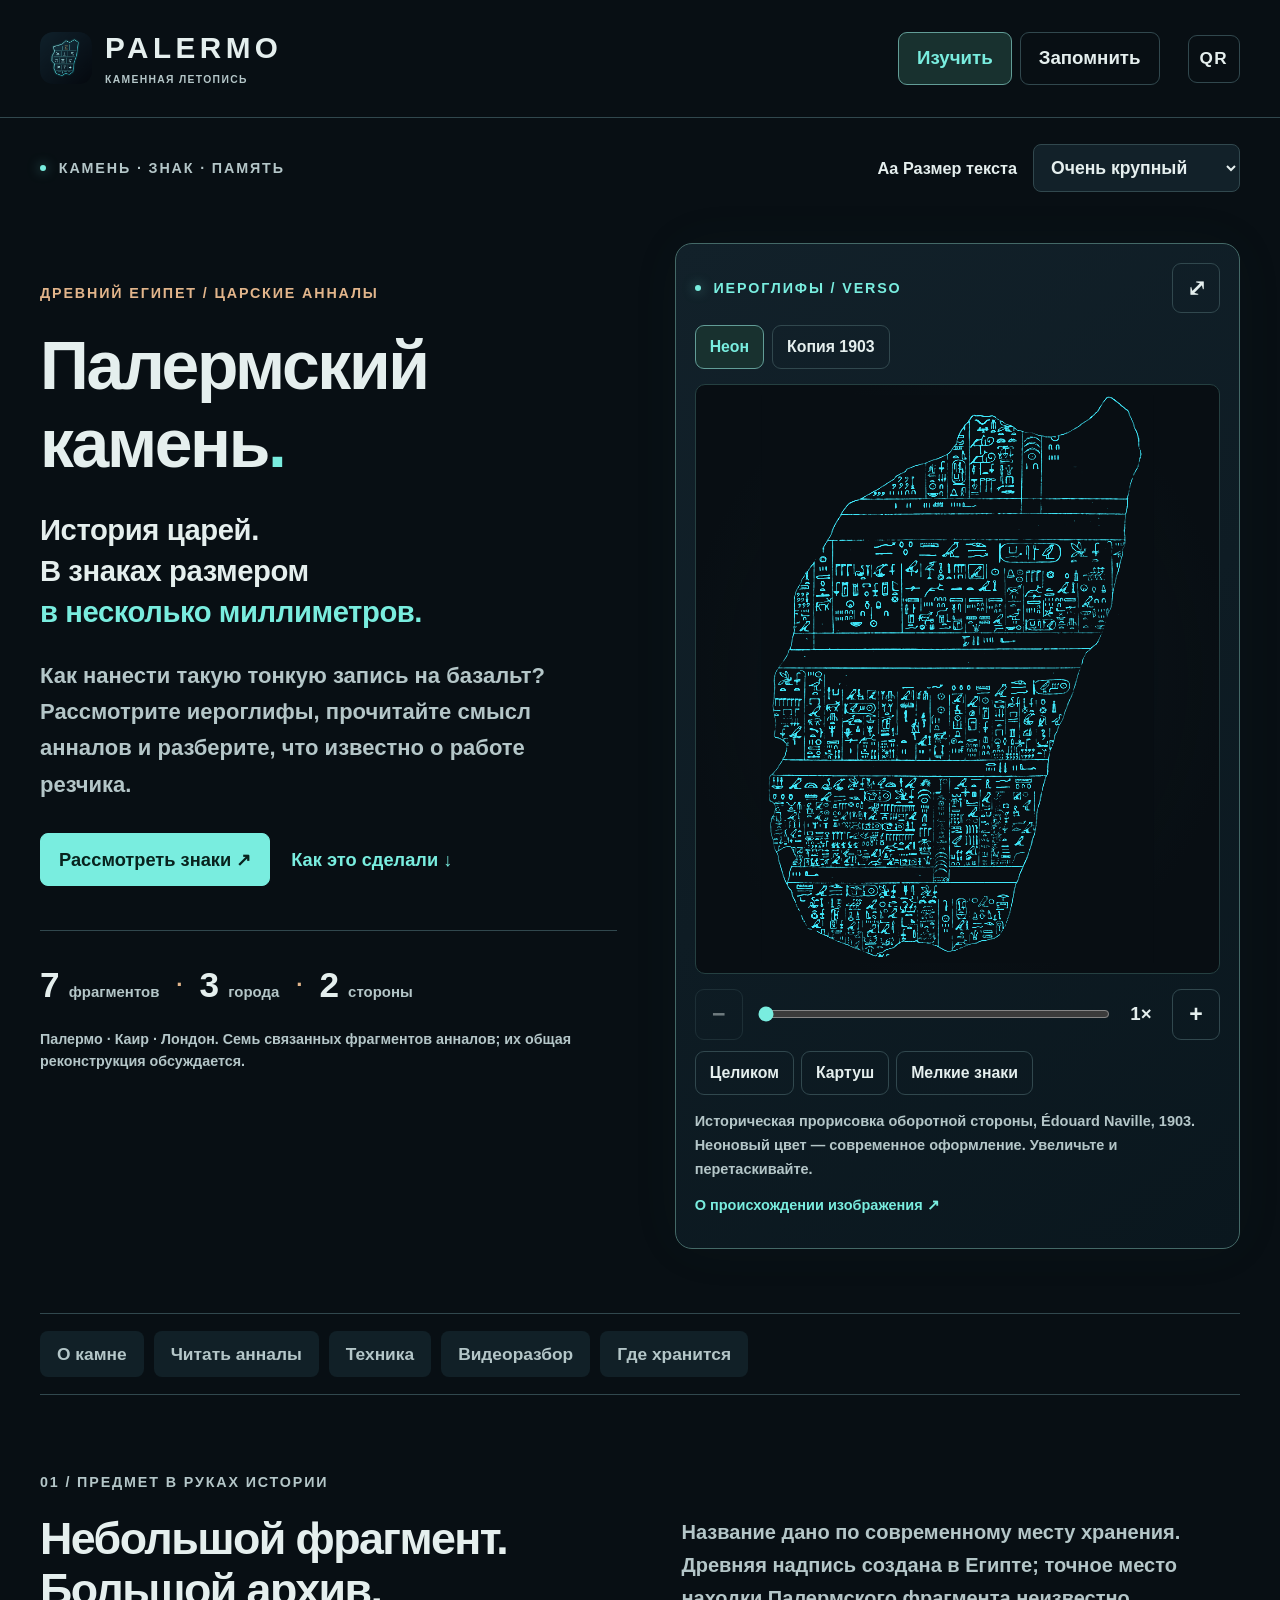
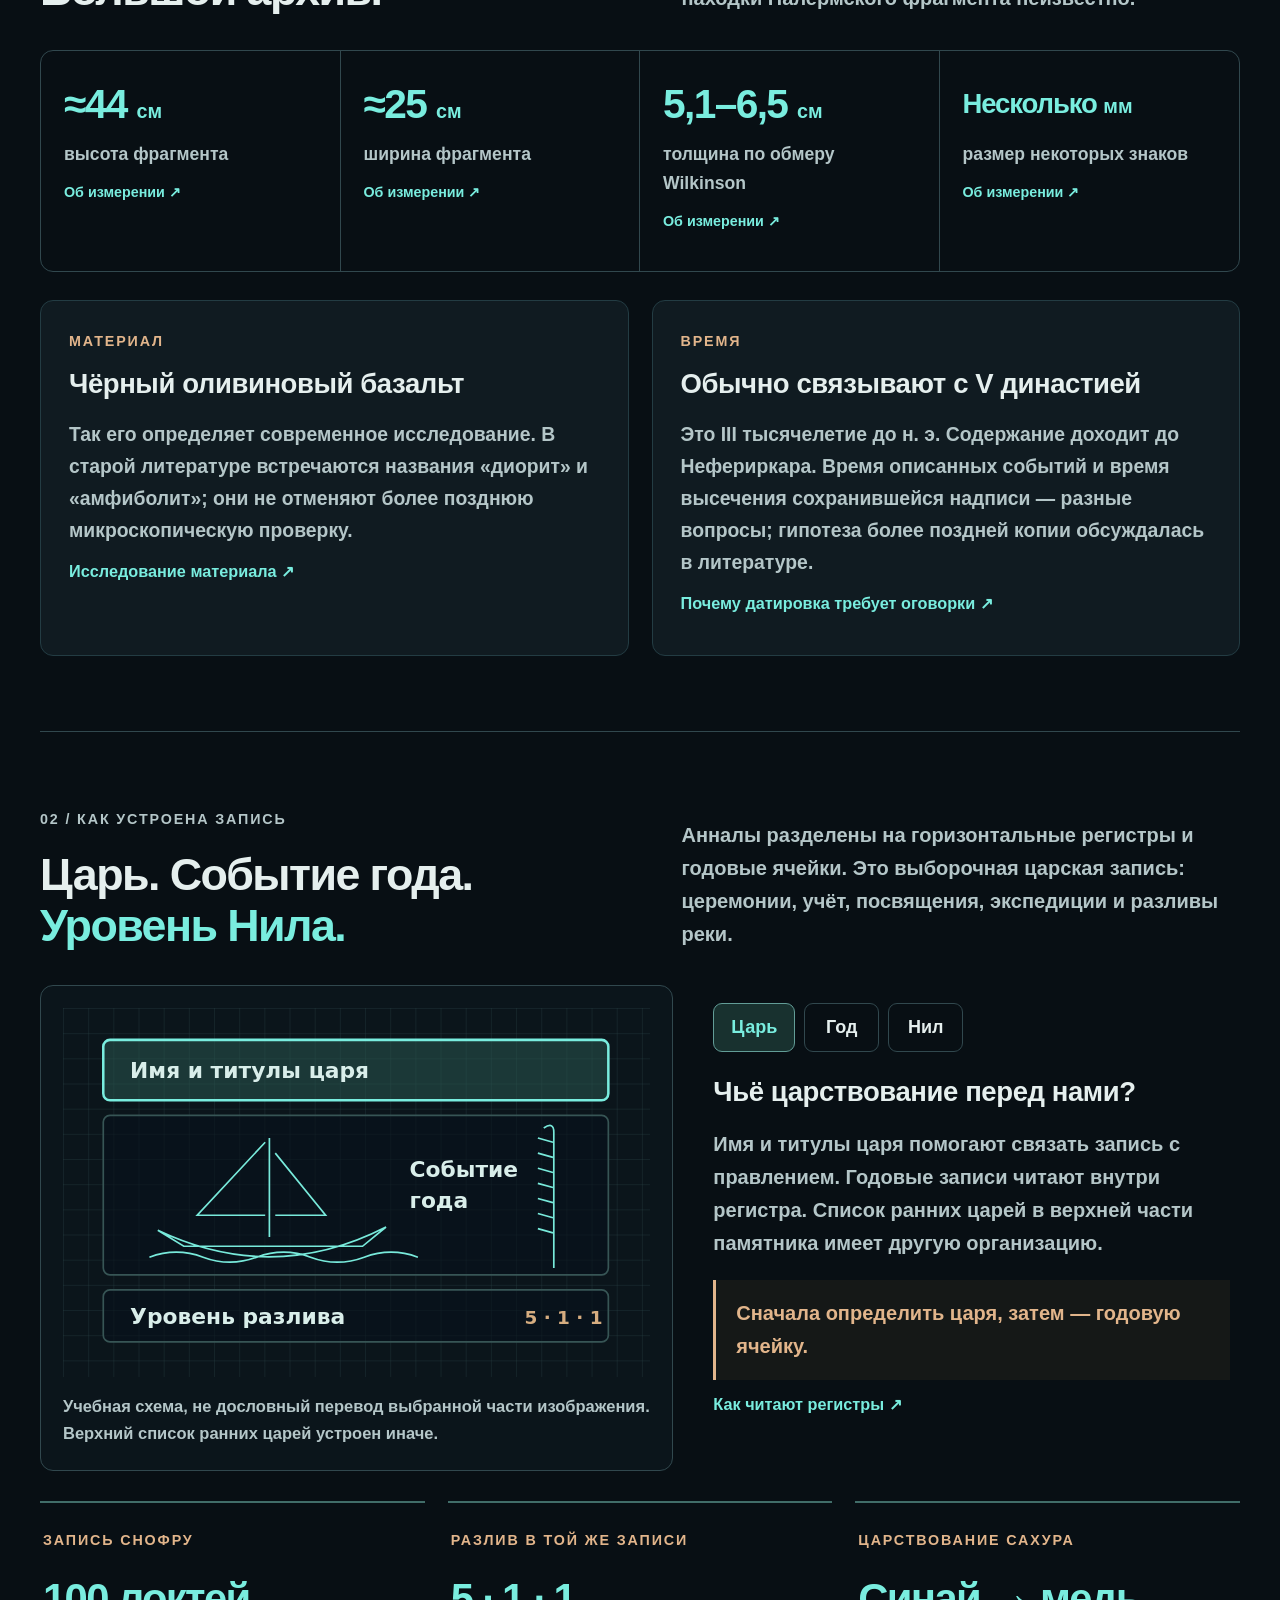
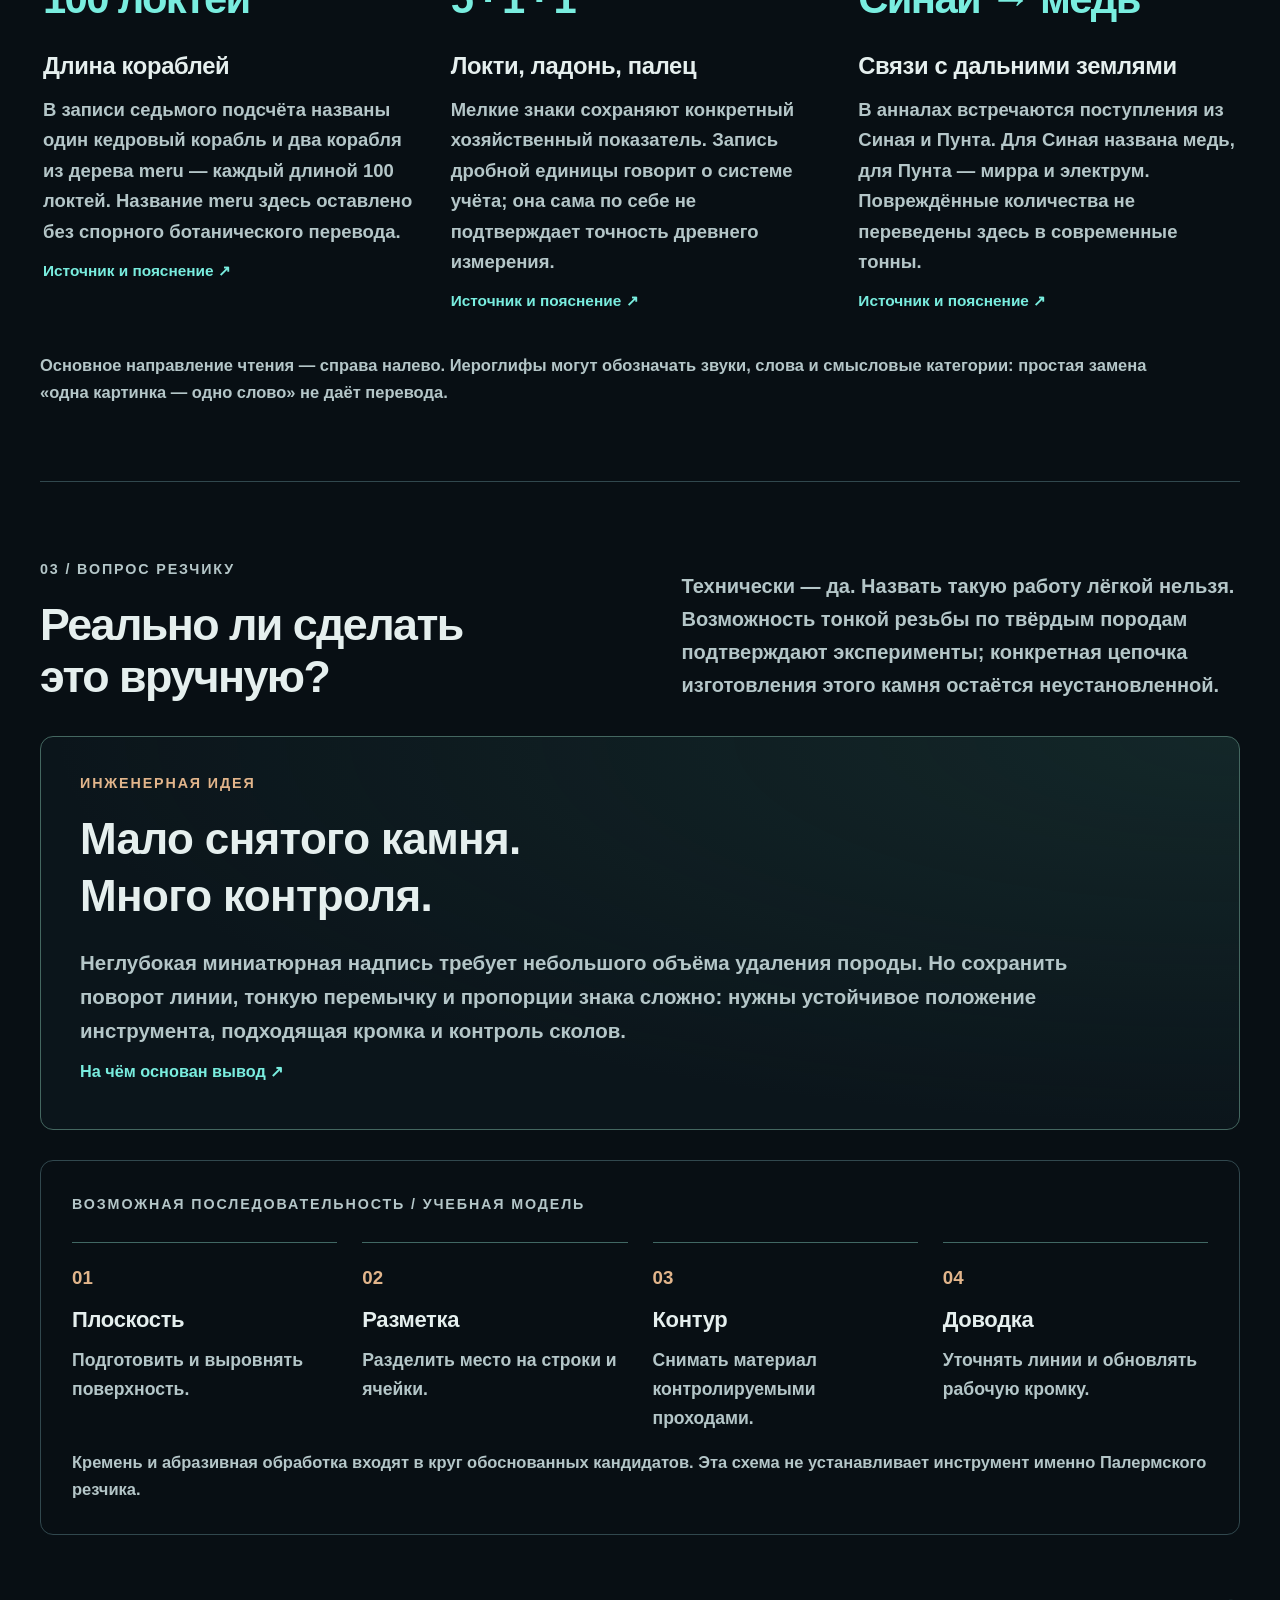
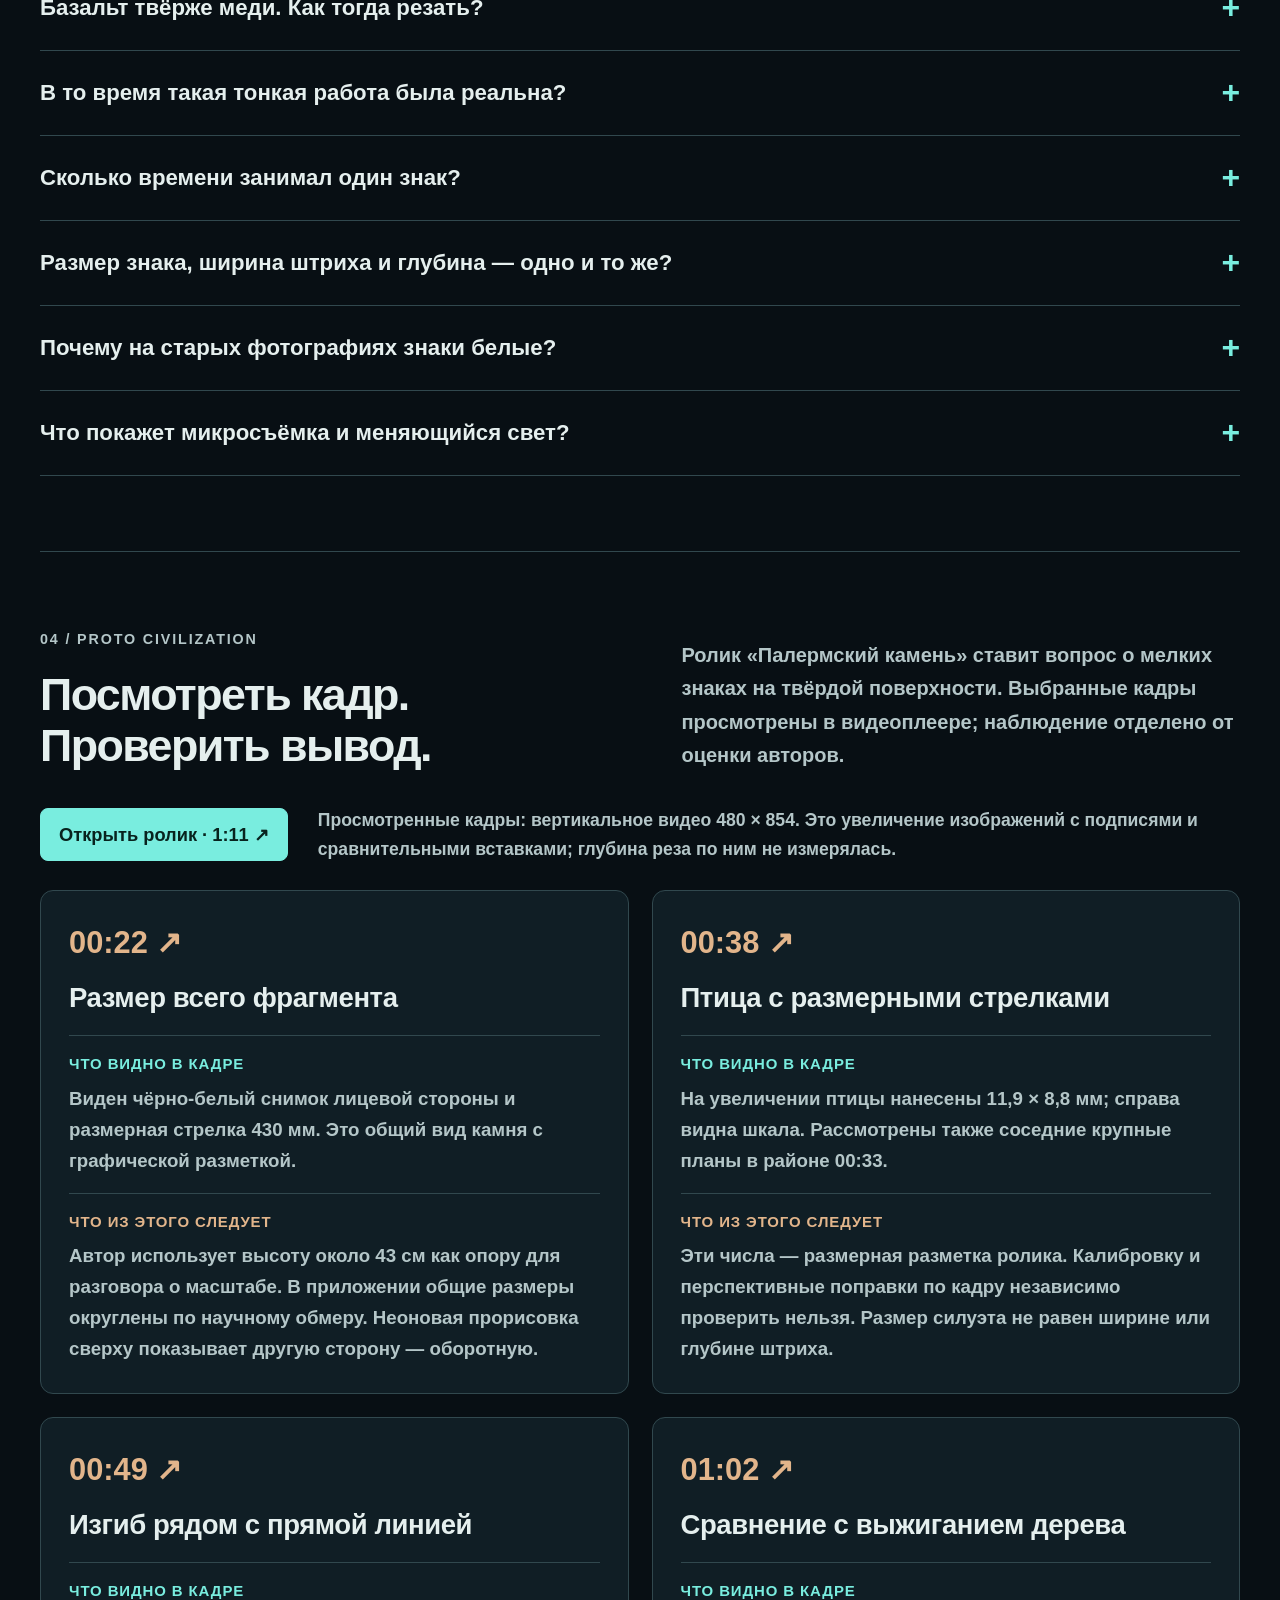
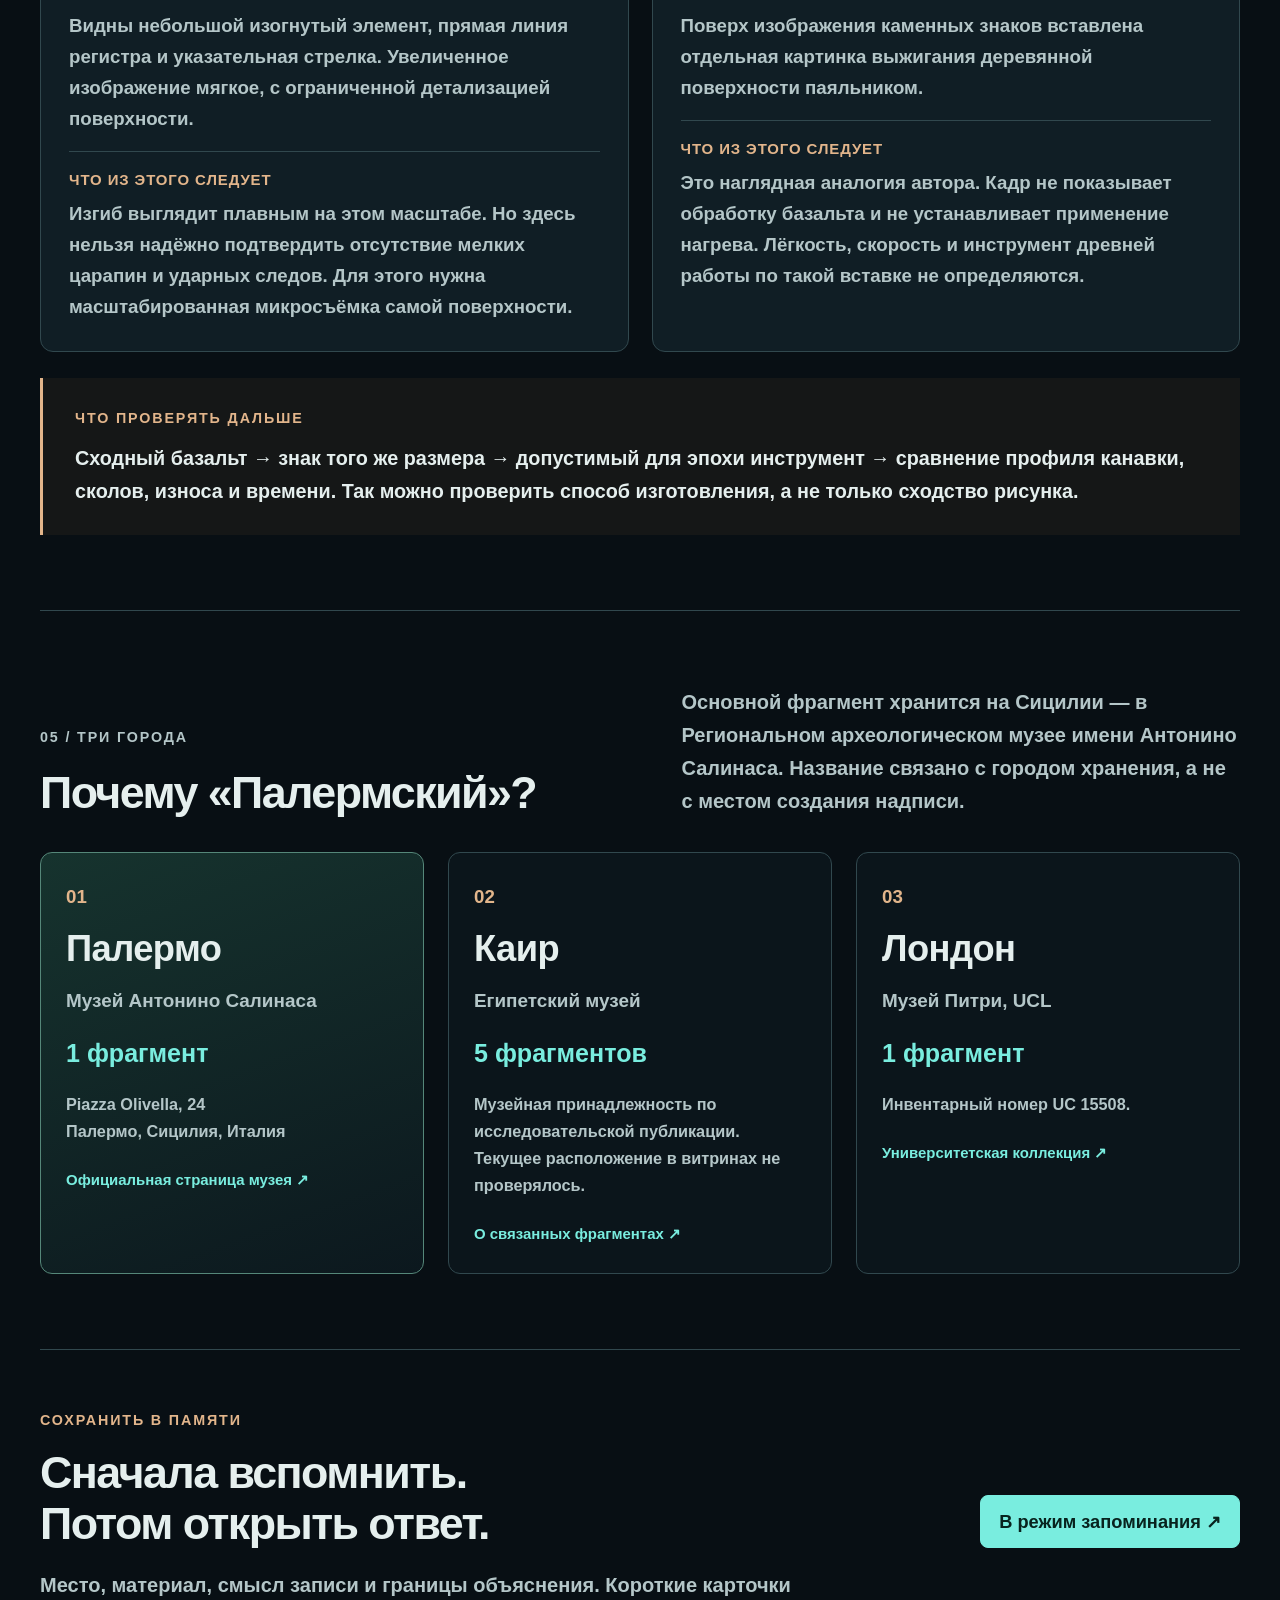
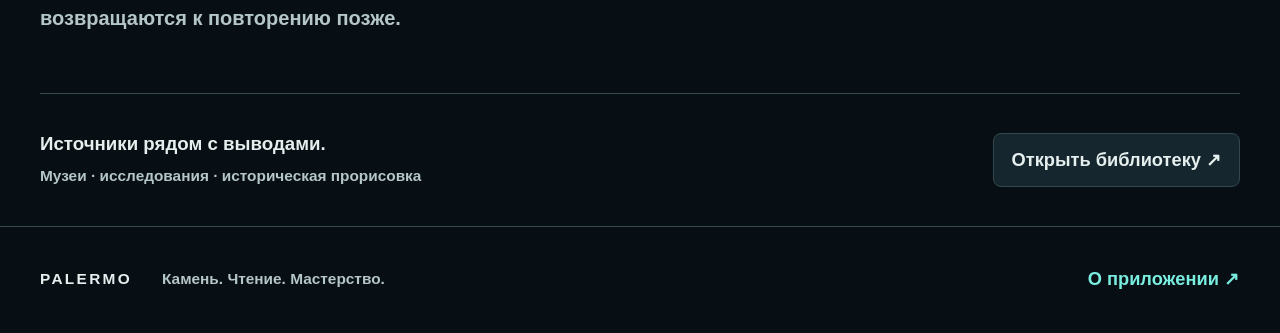
==== docs/index.html @ 160d747c "Build PALERMO stone atlas with neon facsimile and spaced recall" ====
<!doctype html>
<html lang="ru" data-text-size="large">
<head>
<meta charset="utf-8"><meta name="viewport" content="width=device-width,initial-scale=1,viewport-fit=cover">
<meta name="atlas-app" content="palermo"><meta name="atlas-version" content="r-cf853f99e8d63a05becb"><meta name="atlas-built" content="2026-10-10T15:28:58+00:00">
<meta name="theme-color" content="#080f14"><meta name="description" content="Палермский камень: неоновые иероглифы с увеличением, царские анналы, техника резьбы и повторение по памяти.">
<meta name="application-name" content="PALERMO"><meta name="apple-mobile-web-app-title" content="PALERMO"><meta name="apple-mobile-web-app-capable" content="yes">
<title>PALERMO — Каменная летопись</title>
<link rel="icon" type="image/png" sizes="32x32" href="assets/favicon-32.png"><link rel="apple-touch-icon" sizes="180x180" href="assets/apple-touch-icon.png"><link rel="manifest" href="site.webmanifest">
<script>try{const s=localStorage.getItem('palermo-text-size');if(['normal','large','xlarge'].includes(s))document.documentElement.dataset.textSize=s;}catch{}</script>
<style>:root{color-scheme:dark;--bg:#080f14;--panel:#101b21;--panel-deep:#0b151b;--cyan:#79eddf;--copper:#e2b58b;--text:#e5efee;--muted:#b4c6c8;--line:#31484e;--border:var(--line);font-size:20px;scroll-behavior:smooth;scroll-padding-top:28px}html[data-text-size=large]{font-size:22px}html[data-text-size=xlarge]{font-size:24px}*{box-sizing:border-box}body{margin:0;background:var(--bg);color:var(--text);font-family:-apple-system,BlinkMacSystemFont,"Segoe UI",sans-serif;font-size:1rem;line-height:1.65;font-weight:600;-webkit-text-size-adjust:100%;overflow-wrap:break-word}button,select,input{font:inherit}button,a,select,input{-webkit-tap-highlight-color:transparent}button{cursor:pointer}button,a{touch-action:manipulation}a{color:var(--cyan);text-decoration-thickness:1px;text-underline-offset:5px}button{color:var(--text);background:transparent;border:1px solid var(--line);font-weight:700;border-radius:9px;line-height:1.4;min-height:48px;padding:11px 17px}button:hover,a.primary-button:hover{border-color:var(--cyan);filter:brightness(1.08)}button:disabled{opacity:.45;cursor:default}button:focus-visible,a:focus-visible,select:focus-visible,input:focus-visible,[tabindex]:focus-visible,summary:focus-visible{outline:3px solid var(--copper);outline-offset:5px}button.active{color:var(--cyan);border-color:#629d97;background:#18312f}button[hidden],[hidden]{display:none!important}h1,h2,h3,p{margin:0}h1,h2,h3{line-height:1.14;font-weight:780;letter-spacing:-.035em}h1{font-size:clamp(2.35rem,5.3vw,4.25rem)}h2{font-size:clamp(1.65rem,3.5vw,2.8rem)}h3{font-size:1.25rem;line-height:1.3;letter-spacing:-.015em}h1 span,em{color:var(--cyan);font-style:normal}p+p{margin-top:1rem}.sr-only{position:absolute;width:1px;height:1px;padding:0;overflow:hidden;clip:rect(0,0,0,0);white-space:nowrap}.skip-link{position:fixed;top:10px;left:10px;transform:translateY(-150%);background:var(--bg);padding:10px;z-index:1000}.skip-link:focus{transform:none}.site-header,main,footer{max-width:1540px;margin:auto;padding-left:max(40px,env(safe-area-inset-left));padding-right:max(40px,env(safe-area-inset-right))}.site-header{min-height:118px;display:flex;align-items:center;gap:28px;border-bottom:1px solid var(--line)}.brand{display:flex;align-items:center;gap:13px;color:var(--text);text-decoration:none;font-size:1.35rem;font-weight:850;letter-spacing:.15em;line-height:1.2;flex-shrink:0}.brand img{border-radius:13px}.brand small{display:block;font-size:.47rem;color:var(--muted);letter-spacing:.13em;margin-top:8px}.main-nav{margin-left:auto;display:flex;gap:8px}.main-nav button{font-size:.85rem;padding:12px 18px}.icon-button{min-width:48px;min-height:48px;padding:8px 11px;flex:none;font-size:1.05rem}.qr-trigger{font-size:.78rem;letter-spacing:.08em}.utility-bar{display:flex;align-items:center;justify-content:space-between;gap:24px;padding:26px 0}.eyebrow{display:block;font-size:.65rem;font-weight:750;letter-spacing:.13em;line-height:1.7;color:var(--muted)}.eyebrow i{display:inline-block;width:6px;height:6px;border-radius:50%;background:var(--cyan);box-shadow:0 0 12px #79eddf8c;margin-right:7px;vertical-align:2px}.copper{color:var(--copper)}.reading-controls{display:flex;align-items:center;gap:16px;font-size:.74rem;font-weight:700}.reading-controls>span{white-space:nowrap}select{max-width:100%;min-height:48px;padding:10px 35px 10px 13px;border:1px solid var(--line);border-radius:8px;background:#122129;color:var(--text);font-weight:700;font-size:.8rem}.hero{display:grid;grid-template-columns:1.02fr 1fr;gap:58px;align-items:start;padding:25px 0 64px}.hero-copy{padding:38px 0 0}.hero-copy h1{margin:22px 0 28px}.hero-lead{font-size:1.33rem;line-height:1.4;font-weight:650;letter-spacing:-.015em}.hero-copy>p:not(.hero-lead):not(.hero-footnote){margin-top:25px;color:var(--muted)}.hero-actions{display:flex;gap:20px;align-items:center;flex-wrap:wrap;margin-top:30px}.primary-button,.secondary-button,.text-link,.source-link{display:inline-flex;align-items:center;justify-content:center;text-decoration:none;font-size:.83rem;font-weight:750;line-height:1.5;min-height:48px;padding:12px 18px;border:1px solid var(--line);border-radius:8px}.primary-button{background:var(--cyan);color:#08231e;border-color:var(--cyan)}.secondary-button{background:#15262e;color:var(--text)}.text-link{padding:8px 0;border-color:transparent;color:var(--cyan);justify-content:flex-start}.source-link{border:0;padding:9px 0;color:var(--cyan);font-size:.74rem;text-align:left;justify-content:flex-start;line-height:1.6}.memory-equation{display:flex;gap:17px;align-items:center;margin-top:44px;padding-top:25px;border-top:1px solid var(--line)}.memory-equation span{font-size:.68rem;color:var(--muted);white-space:nowrap}.memory-equation strong{font-size:1.6rem;color:var(--text);margin-right:5px;font-weight:800}.memory-equation b{color:var(--copper)}.hero-footnote{font-size:.65rem!important;color:var(--muted);line-height:1.6;margin-top:13px!important;max-width:550px}.viewer{position:relative;min-width:0;background:linear-gradient(145deg,#12212a,#0a171e);border:1px solid #446967;border-radius:17px;padding:19px;box-shadow:0 0 55px #397c6b0c}.viewer-head{display:flex;align-items:center;justify-content:space-between;gap:10px}.viewer-head .eyebrow{color:var(--cyan)}.viewer-modes{display:flex;gap:8px;margin:12px 0 15px}.viewer-modes button,.detail-presets button{font-size:.72rem;padding:9px 14px;min-height:44px}.stone-viewport{position:relative;overflow:hidden;height:590px;width:100%;background:#080e13;border:1px solid #254041;border-radius:10px;background-image:radial-gradient(ellipse at center,#14323538,transparent 75%);isolation:isolate}.stone-viewport.zoomed{cursor:grab;touch-action:none}.stone-viewport.dragging{cursor:grabbing}.stone-art{position:absolute;inset:10px;display:flex;align-items:center;justify-content:center;transform-origin:center;will-change:transform;pointer-events:none}.stone-art>svg{display:block;width:100%;height:100%;overflow:visible}.stone-art.original>svg g{clip-path:none}.stone-art.original>svg image{filter:none}.zoom-toolbar{display:flex;gap:15px;align-items:center;padding:15px 0 11px}.zoom-range{display:flex;flex:1;min-width:0}.zoom-range input{width:100%;min-width:0;accent-color:var(--cyan);height:44px;margin:0}.zoom-toolbar output{font-size:.85rem;min-width:3.1ch;text-align:center;font-variant-numeric:tabular-nums}.detail-presets{display:flex;gap:7px;flex-wrap:wrap}.viewer-note{font-size:.66rem;line-height:1.65;color:var(--muted);margin-top:15px}.viewer>.source-link{font-size:.66rem}.section-nav{display:flex;gap:10px;flex-wrap:wrap;border-top:1px solid var(--line);border-bottom:1px solid var(--line);padding:17px 0}.section-nav a{font-size:.79rem;text-decoration:none;min-height:46px;padding:8px 17px;color:var(--muted);border-radius:8px;background:#112027;display:flex;align-items:center}.section-nav a:hover{color:var(--cyan)}.content-section{padding:75px 0;border-bottom:1px solid var(--line)}.section-heading{display:grid;grid-template-columns:1.05fr 1fr;gap:55px;margin-bottom:34px;align-items:end}.section-heading h2{margin-top:18px}.section-heading>p{color:var(--muted);font-size:.91rem}.metric-grid{display:grid;grid-template-columns:repeat(4,1fr);border:1px solid var(--line);border-radius:13px;overflow:hidden;margin:35px 0 28px}.metric{padding:25px 23px;min-width:0;border-right:1px solid var(--line)}.metric:last-child{border:0}.metric strong{display:block;font-size:1.85rem;font-weight:800;color:var(--cyan);letter-spacing:-.04em;line-height:1.4;font-variant-numeric:tabular-nums}.metric strong small{font-size:.9rem;font-weight:650;letter-spacing:0}.metric span{display:block;color:var(--muted);font-size:.8rem;margin-top:7px}.metric button{font-size:.65rem}.identity-grid{display:grid;grid-template-columns:1fr 1fr;gap:23px}.identity-grid article{padding:28px;background:var(--panel);border-radius:13px;border:1px solid #233c43}.identity-grid h3{margin:13px 0 17px}.identity-grid p{color:var(--muted);font-size:.88rem}.reading-layout{display:grid;grid-template-columns:1.18fr 1fr;gap:30px;margin:30px 0}.year-diagram{padding:22px;border:1px solid var(--line);border-radius:13px;background:var(--panel-deep);align-self:start;min-width:0}.year-diagram>svg{display:block;width:100%;height:auto}.year-zone{fill:#07121b;fill-opacity:.6;stroke:#375555}.year-zone.selected{fill:#28574f;fill-opacity:.55;stroke:#79eddf;stroke-width:3}.caption,.section-note{font-size:.75rem;color:var(--muted);line-height:1.65}.caption{margin-top:16px}.reading-explainer{padding:18px 10px;min-width:0}.reading-tabs{display:flex;gap:9px;margin-bottom:22px;flex-wrap:wrap}.reading-tabs button{font-size:.82rem;min-width:75px}.reading-explainer h3{margin-bottom:18px}.reading-explainer>p{color:var(--muted);font-size:.91rem}.reading-anchor{padding:17px 20px;border-left:3px solid var(--copper);background:#2f281e59;color:var(--copper)!important;margin-top:20px}.entry-grid{display:grid;grid-template-columns:repeat(3,1fr);gap:23px;margin:26px 0}.entry{border-top:2px solid #416d69;padding:25px 3px 0}.entry-value{font-size:1.9rem;font-weight:780;color:var(--cyan);letter-spacing:-.04em;margin:13px 0 17px}.entry h3{font-size:1.08rem;margin:0 0 13px}.entry>p:not(.entry-value){font-size:.84rem;color:var(--muted)}.entry .source-link{font-size:.7rem}.section-note{max-width:1150px}.craft-answer{position:relative;padding:34px 39px;margin-bottom:30px;border:1px solid #446760;border-radius:13px;background:radial-gradient(ellipse at 100% 0,#28544b4a,transparent 70%),var(--panel-deep)}.craft-answer h3{font-size:2rem;max-width:720px;margin:15px 0 22px}.craft-answer>p{max-width:1000px;color:var(--muted);font-size:.93rem}.process-panel{padding:31px;border:1px solid var(--line);border-radius:13px}.process-steps{list-style:none;padding:0;margin:25px 0 0;display:grid;grid-template-columns:repeat(4,1fr);gap:25px}.process-steps li{border-top:1px solid #416864;padding-top:16px;min-width:0}.process-steps li>span{font-size:.85rem;color:var(--copper)}.process-steps h3{font-size:1rem;margin:11px 0}.process-steps p{font-size:.8rem;color:var(--muted)}.questions{margin-top:31px}.questions details{border-bottom:1px solid var(--line);padding:18px 0}.questions summary{cursor:pointer;font-size:1.01rem;font-weight:750;line-height:1.5;min-height:48px;display:flex;align-items:center;gap:20px;justify-content:space-between;list-style:none}.questions summary::-webkit-details-marker{display:none}.questions summary:after{content:'+';font-size:1.45rem;color:var(--cyan);flex:none}.questions details[open] summary:after{content:'−'}.questions details>p{font-size:.88rem;color:var(--muted);max-width:1120px;margin:15px 0 0}.film-intro{display:flex;align-items:center;gap:30px;margin-bottom:26px}.film-intro>a{flex:none}.film-intro p{font-size:.8rem;color:var(--muted)}.film-grid{display:grid;grid-template-columns:repeat(2,1fr);gap:23px}.film-card{padding:28px;background:#101e25;border:1px solid var(--line);border-radius:13px}.film-time{color:var(--copper);font-weight:800;font-size:1.4rem;line-height:1.3;text-decoration:none;display:inline-flex;align-items:center;min-height:48px;margin-bottom:13px}.film-card h3{margin-bottom:20px}.evidence-line{border-top:1px solid var(--line);padding-top:16px;margin-top:16px}.evidence-line strong{display:block;color:var(--cyan);font-size:.68rem;font-weight:750;text-transform:uppercase;letter-spacing:.06em;margin-bottom:7px}.evidence-line p{color:var(--muted);font-size:.85rem}.evidence-line:last-child strong{color:var(--copper)}.takeaway{padding:28px 32px;border-left:3px solid var(--copper);background:#32291d52;margin-top:26px}.takeaway p{font-size:.9rem;margin-top:12px}.places{display:grid;grid-template-columns:repeat(3,1fr);gap:24px}.place{padding:25px 25px 15px;border:1px solid var(--line);border-radius:12px;background:var(--panel-deep);min-width:0}.primary-place{border-color:#558779;background:linear-gradient(160deg,#16332e,#0c181e)}.place-number{font-size:.85rem;color:var(--copper)}.place h3{font-size:1.65rem;margin:10px 0 13px}.place>p{font-size:.86rem;color:var(--muted)}.location-count{display:block;font-weight:780;color:var(--cyan);font-size:1.14rem;margin:17px 0}.place p.address{font-size:.74rem}.place .source-link{font-size:.68rem;margin-top:11px}.learn-invite{padding:58px 0;display:flex;gap:42px;align-items:center;justify-content:space-between}.learn-invite h2{margin:15px 0 20px}.learn-invite p{color:var(--muted);font-size:.91rem;max-width:840px}.learn-invite>button{flex:none;max-width:100%}.source-strip{display:flex;align-items:center;gap:30px;justify-content:space-between;padding:35px 0;border-top:1px solid var(--line)}.source-strip p{font-size:.85rem}.source-strip p span{color:var(--muted);font-size:.7rem}.source-strip button{flex:none}footer{display:flex;align-items:center;gap:30px;border-top:1px solid var(--line);padding-top:28px;padding-bottom:max(30px,env(safe-area-inset-bottom));font-size:.7rem;color:var(--muted)}.footer-brand{font-weight:800;letter-spacing:.15em;text-decoration:none;color:var(--text)}footer>button{margin-left:auto;font-size:.75rem}.learn-overview,.review-session,.review-complete{max-width:1100px;margin:auto;padding:38px 0 80px;min-height:65vh}.learn-overview h1{margin:22px 0 27px;font-size:clamp(2rem,4.8vw,3.65rem)}.learn-overview>p{color:var(--muted);max-width:950px}.learn-stats{display:grid;grid-template-columns:repeat(3,1fr);margin:36px 0;border:1px solid var(--line);border-radius:12px;padding:25px;gap:25px}.learn-stats strong{display:block;color:var(--cyan);font-size:2.2rem;font-weight:800;line-height:1.4}.learn-stats span{font-size:.76rem;color:var(--muted)}.review-setup{padding:27px;background:var(--panel);border-radius:12px;border:1px solid var(--line)}.review-setup label{display:flex;flex-direction:column;gap:10px;font-size:.85rem;max-width:540px}.review-setup p{color:var(--muted);font-size:.85rem;margin:23px 0}.review-setup>button{margin:0 20px 7px 0}.session-top{display:flex;justify-content:space-between;gap:25px;align-items:center;margin-bottom:22px}.session-top>span{font-size:.75rem;color:var(--muted);text-align:right}.flashcard{padding:36px;border:1px solid #4b7770;border-radius:15px;background:linear-gradient(140deg,#122a29,#0c1b24);min-height:340px}.flashcard h2{font-size:1.7rem;line-height:1.35;margin:25px 0 35px;max-width:900px}.flashcard h3{font-size:1.18rem;margin:27px 0 18px;color:var(--cyan)}.flashcard #card-detail{font-size:.91rem;color:var(--muted)}.answer-anchor{margin:26px 0 12px;padding:20px 23px;border-left:3px solid var(--copper);background:#372e244d}.answer-anchor .eyebrow{color:var(--copper);font-size:.6rem}.answer-anchor p{font-size:1.12rem;margin-top:7px;color:var(--copper);font-weight:740}.rating-buttons{display:grid;grid-template-columns:1fr 1fr;gap:18px;margin-top:23px}.rating-buttons button{padding:19px 25px;text-align:left;background:var(--panel)}.rating-buttons button:last-child{border-color:#65968b;background:#15332d}.rating-buttons strong{display:block;font-size:1rem}.rating-buttons span{display:block;font-size:.74rem;font-weight:570;color:var(--muted);margin-top:8px}.review-complete h2{margin:20px 0}.review-complete p{color:var(--muted);margin-bottom:25px}dialog{max-width:min(850px,calc(100vw - 32px));width:850px;max-height:calc(100dvh - 36px);padding:31px;border:1px solid #476d66;border-radius:15px;background:#0c1b22;color:var(--text);box-shadow:0 40px 120px #000b;overflow:auto}dialog::backdrop{background:#03090ddb;backdrop-filter:blur(7px)}.dialog-top{display:flex;align-items:center;justify-content:space-between;gap:20px;margin-bottom:15px}dialog h2{font-size:1.8rem;margin-bottom:23px}dialog>p{font-size:.85rem;color:var(--muted);margin:18px 0}dialog .caption{font-size:.74rem}.source-item{padding:25px 0;border-top:1px solid var(--line)}.source-item h3{font-size:.99rem;line-height:1.45;letter-spacing:0}.source-item p{font-size:.8rem;color:var(--muted);margin:12px 0}.source-item .source-type{font-size:.65rem;color:var(--copper);margin-top:0}.source-item a{font-size:.78rem;min-height:44px;display:inline-flex;align-items:center;margin-right:24px}.qr-art{background:white;padding:20px;margin:25px auto;max-width:340px;width:100%;border-radius:14px}.qr-art svg{display:block;width:100%;height:auto}.qr-url{font-size:.82rem;display:block;overflow-wrap:anywhere;margin:18px 0}#viewer-dialog{padding:0;width:min(1100px,calc(100vw - 24px));max-width:calc(100vw - 24px);max-height:calc(100dvh - 24px)}#viewer-dialog .viewer{border:0;border-radius:0}#viewer-dialog .stone-viewport{height:clamp(240px,calc(100dvh - 360px),1000px)}#viewer-dialog .viewer-note{font-size:.65rem}.toast{position:fixed;bottom:max(25px,env(safe-area-inset-bottom));left:50%;transform:translateX(-50%) translateY(120px);opacity:0;max-width:calc(100vw - 32px);width:max-content;pointer-events:none;border:1px solid #7aa197;border-radius:10px;background:#16372e;padding:16px 24px;color:var(--text);font-size:.83rem;z-index:500;transition:transform .2s,opacity .2s}.toast.show{transform:translateX(-50%) translateY(0);opacity:1}
@media(min-width:1600px){.stone-viewport{height:680px}}@media(max-width:1190px){.hero{gap:32px}.hero-copy{padding-top:18px}.hero h1{font-size:2.8rem}.hero-lead{font-size:1.16rem}.hero-actions{gap:13px}.hero-actions>a{font-size:.75rem}.memory-equation{gap:11px;flex-wrap:wrap}.section-heading{gap:30px}.metric{padding:22px 17px}.metric strong{font-size:1.5rem}.process-steps{grid-template-columns:1fr 1fr}.places{gap:17px}.place{padding:23px 19px}.learn-invite{flex-direction:column;align-items:flex-start}.site-header,main,footer{padding-left:28px;padding-right:28px}.film-intro{align-items:flex-start}.film-intro>a{flex-shrink:1}.brand{font-size:1.1rem}}
@media(max-width:930px){.hero{grid-template-columns:1fr;gap:32px;padding-top:10px}.hero-copy{padding-top:5px}.hero h1{font-size:clamp(2.4rem,7vw,3.5rem)}.hero-lead br{display:none}.hero-lead{max-width:700px;line-height:1.6}.hero-copy>p{max-width:800px}.memory-equation{margin-top:30px}.viewer{max-width:760px;width:100%;margin:auto}.stone-viewport{height:600px}.section-heading{grid-template-columns:1fr;gap:24px}.section-heading>p{max-width:850px}.metric-grid{grid-template-columns:repeat(2,1fr)}.metric{border-bottom:1px solid var(--line)}.metric:nth-child(2){border-right:0}.metric:nth-child(3){border-bottom:0}.metric strong{font-size:1.8rem}.reading-layout{grid-template-columns:1fr}.year-diagram{max-width:760px}.entry-grid{grid-template-columns:1fr;gap:5px}.entry{padding:24px 0}.entry-value{margin:6px 0 13px}.places{grid-template-columns:1fr}.place{display:block;padding:26px}.place h3{margin:7px 0 12px}.source-strip{align-items:flex-start}.main-nav button{padding:12px 14px}.utility-bar>.eyebrow{font-size:.55rem}.reading-label{display:none}.content-section{padding:55px 0}.film-intro{flex-direction:column;gap:17px}.film-grid{gap:18px}.film-card{padding:23px}}
@media(max-width:620px){.site-header,main,footer{padding-left:max(18px,env(safe-area-inset-left));padding-right:max(18px,env(safe-area-inset-right))}.site-header{gap:12px;flex-wrap:wrap;padding-top:18px;padding-bottom:17px;min-height:0}.brand{font-size:1.13rem;gap:10px;flex:1}.brand img{width:44px;height:44px}.brand small{font-size:.43rem}.main-nav{order:3;width:100%;margin:4px 0 0;gap:10px}.main-nav button{flex:1;font-size:.82rem}.qr-trigger{min-width:46px}.utility-bar{gap:12px;padding:20px 0;flex-wrap:wrap}.utility-bar>.eyebrow{font-size:.53rem}.reading-controls{font-size:.7rem;gap:8px;margin-left:auto}.reading-controls select{font-size:.7rem;padding:8px 28px 8px 10px;min-height:45px}.hero{padding-bottom:35px;gap:28px}.hero-copy h1{margin:18px 0 22px;font-size:2.4rem}.hero-lead{font-size:1.09rem}.hero-copy>p:not(.hero-lead):not(.hero-footnote){font-size:.94rem}.hero-actions{gap:7px;margin-top:22px}.hero-actions>a{font-size:.81rem}.memory-equation{gap:10px;margin-top:24px;padding-top:17px}.memory-equation strong{font-size:1.5rem}.memory-equation span{font-size:.64rem}.memory-equation b{font-size:.7rem}.hero-footnote{font-size:.65rem!important}.viewer{padding:13px;border-radius:12px}.viewer-head>.eyebrow{font-size:.55rem}.viewer-modes{margin-top:9px}.viewer-modes button{font-size:.75rem}.stone-viewport{height:490px}.zoom-toolbar{gap:9px;padding-top:12px}.detail-presets{gap:6px}.detail-presets button{font-size:.64rem;padding:8px 10px}.viewer-note{font-size:.66rem}.section-nav{gap:7px;padding:13px 0}.section-nav a{font-size:.71rem;padding:8px 11px;min-height:44px}.content-section{padding:43px 0}.section-heading{margin-bottom:25px}.section-heading h2{font-size:1.75rem}.section-heading>p{font-size:.92rem}.eyebrow{font-size:.58rem}.metric-grid{margin:25px 0}.metric{padding:19px 15px}.metric strong{font-size:1.64rem}.metric span{font-size:.75rem}.metric strong small{font-size:.8rem}.metric button{font-size:.59rem}.identity-grid{grid-template-columns:1fr;gap:17px}.identity-grid article{padding:24px 22px}.identity-grid h3{font-size:1.12rem}.identity-grid p{font-size:.9rem}.reading-layout{gap:7px}.year-diagram{padding:12px}.year-diagram .caption{font-size:.68rem}.reading-explainer{padding:18px 0}.reading-explainer h3{font-size:1.2rem}.reading-explainer>p{font-size:.92rem}.entry h3{font-size:1.12rem}.entry>p:not(.entry-value){font-size:.91rem}.craft-answer{padding:27px 22px}.craft-answer h3{font-size:1.75rem}.process-panel{padding:24px 20px}.process-steps{gap:23px 17px}.process-steps h3{font-size:.94rem}.process-steps p{font-size:.8rem}.questions summary{font-size:.98rem;gap:14px}.questions details>p{font-size:.91rem}.film-grid{grid-template-columns:1fr}.film-card{padding:25px 22px}.film-card h3{font-size:1.2rem}.evidence-line p{font-size:.91rem}.takeaway{padding:24px}.places{gap:17px}.place{padding:24px}.place>p{font-size:.91rem}.place p.address{font-size:.78rem}.place .source-link{font-size:.75rem}.learn-invite{padding:43px 0;gap:20px}.learn-invite h2{font-size:1.7rem}.source-strip{flex-direction:column;gap:19px;padding:28px 0}.source-strip p{font-size:.84rem}.source-strip p span{font-size:.68rem}.source-strip>button{font-size:.79rem}footer{flex-wrap:wrap;gap:14px 22px;padding-top:24px}footer>span{font-size:.64rem}footer>button{margin-left:0;width:100%;font-size:.76rem}.learn-overview,.review-session,.review-complete{padding:20px 0 45px}.learn-overview h1{font-size:2rem}.learn-overview>p{font-size:.94rem}.learn-stats{padding:19px;gap:12px}.learn-stats strong{font-size:1.9rem}.learn-stats span{font-size:.64rem}.review-setup{padding:23px 19px}.review-setup>button{margin:0 0 8px;max-width:100%}.review-setup label{font-size:.8rem}.review-setup select{font-size:.79rem;padding-right:28px}.session-top{gap:13px}.session-top>button{font-size:.79rem}.session-top>span{font-size:.68rem}.flashcard{padding:26px 22px}.flashcard h2{font-size:1.4rem;margin:22px 0 27px;line-height:1.4}.flashcard h3{font-size:1.15rem}.flashcard #card-detail{font-size:.91rem}.answer-anchor{padding:18px}.answer-anchor p{font-size:1rem}.rating-buttons{gap:11px}.rating-buttons button{padding:18px 16px}.rating-buttons strong{font-size:.89rem}.rating-buttons span{font-size:.64rem}dialog{padding:22px;max-width:calc(100vw - 24px);max-height:calc(100dvh - 24px)}dialog h2{font-size:1.55rem}.source-item h3{font-size:.95rem}#viewer-dialog .stone-viewport{height:max(230px,calc(100dvh - 375px))}#viewer-dialog .viewer>.source-link{display:none}.qr-art{max-width:290px}.toast{font-size:.77rem;padding:13px 19px}}
@media(max-width:380px){.brand{font-size:1rem}.memory-equation{gap:8px}.memory-equation span{font-size:.59rem}.memory-equation strong{font-size:1.38rem}.process-steps{grid-template-columns:1fr}.hero-copy h1{font-size:2.08rem}.metric{padding:15px 12px}.metric strong{font-size:1.48rem}.stone-viewport{height:445px}.reading-controls{margin-left:0}.learn-stats{padding:17px 13px;gap:9px}}
@media(prefers-reduced-motion:reduce){:root{scroll-behavior:auto}.toast{transition:none}}

.metric:last-child strong{font-size:1.25rem;line-height:2.07}

.section-heading>*{min-width:0}@media(max-width:380px){.section-heading h2{font-size:1.5rem}}

.app-updates{margin:28px 0 4px;padding:24px 0 0;border-top:1px solid var(--border,var(--line,#385248));min-width:0}.app-updates h3{font-size:1.2rem;font-weight:750;line-height:1.5;margin:0 0 16px}.update-toggle{display:flex;align-items:center;gap:13px;min-height:48px;font-size:1rem;font-weight:700;cursor:pointer}.update-toggle input{width:25px;height:25px;flex:none;accent-color:var(--cyan,#67f2cd);margin:0}.app-updates .update-status{font-size:1rem;line-height:1.7;font-weight:650;margin:16px 0;color:var(--text,#e7eef2)}.app-updates .update-help{font-size:.85rem;line-height:1.7;color:var(--muted,#b0c6bd);margin:0 0 18px}.update-actions{display:flex;gap:12px;flex-wrap:wrap}.update-actions button{font-size:.9rem;min-height:48px;padding:12px 16px;white-space:normal}.update-version{display:block;font-size:.75rem;color:var(--muted,#b0c6bd);margin-top:16px}.update-banner{position:fixed;left:max(15px,env(safe-area-inset-left));right:max(15px,env(safe-area-inset-right));bottom:max(15px,env(safe-area-inset-bottom));margin:0 auto;max-width:860px;padding:20px 23px;z-index:110;background:#102922;border:1px solid #67aa95;box-shadow:0 10px 60px #0009;display:flex;gap:22px;align-items:center;color:#e9fff3}.update-banner p{font-size:.85rem;font-weight:650;line-height:1.6;margin:0;flex:1;min-width:0}.update-banner>div{display:flex;gap:10px;flex-wrap:wrap;flex-shrink:0}.update-banner button{font-size:.85rem;line-height:1.5;font-weight:700;padding:10px 13px;border:1px solid #77bea6;min-height:46px;color:#d2ffeb}.update-banner button:disabled{opacity:.5;cursor:default}.update-banner[hidden]{display:none!important}@media(max-width:700px){.update-banner{flex-direction:column;align-items:stretch;gap:15px;padding:17px 19px}.update-banner>div{justify-content:flex-end}.update-banner p{font-size:.875rem}.update-actions{flex-direction:column}.update-actions button{width:100%;justify-content:center}}

body:has(.update-banner:not([hidden])){padding-bottom:var(--update-banner-space,240px)}
</style>
</head>
<body>
<a class="skip-link" href="#main-content">К содержанию</a>
<header class="site-header"><a href="#top" class="brand" data-mode="atlas" aria-label="PALERMO — к камню"><img src="[data-uri]" alt="" width="52" height="52"><span>PALERMO<small>КАМЕННАЯ ЛЕТОПИСЬ</small></span></a><nav class="main-nav" aria-label="Режим приложения"><button type="button" data-mode="atlas" class="active" aria-current="page">Изучить</button><button type="button" data-mode="learn">Запомнить</button></nav><button type="button" class="qr-trigger icon-button" aria-label="QR-код приложения">QR</button></header>
<main id="main-content">
<div class="utility-bar"><span class="eyebrow"><i></i> КАМЕНЬ · ЗНАК · ПАМЯТЬ</span><label class="reading-controls" for="text-size"><span>Aa <span class="reading-label">Размер текста</span></span><select id="text-size"><option value="normal">Крупный</option><option value="large" selected>Очень крупный</option><option value="xlarge">Максимальный</option></select></label></div>
<div id="atlas-view">
<section class="hero" id="top"><div class="hero-copy"><span class="eyebrow copper">ДРЕВНИЙ ЕГИПЕТ / ЦАРСКИЕ АННАЛЫ</span><h1>Палермский<br>камень<span>.</span></h1><p class="hero-lead">История царей. <br>В знаках размером <br><em>в несколько миллиметров.</em></p><p>Как нанести такую тонкую запись на базальт? Рассмотрите иероглифы, прочитайте смысл анналов и разберите, что известно о работе резчика.</p><div class="hero-actions"><a class="primary-button" href="#stone-viewer">Рассмотреть знаки ↗</a><a class="text-link" href="#craft">Как это сделали ↓</a></div><div class="memory-equation"><span><strong>7</strong> фрагментов</span><b>·</b><span><strong>3</strong> города</span><b>·</b><span><strong>2</strong> стороны</span></div><p class="hero-footnote">Палермо · Каир · Лондон. Семь связанных фрагментов анналов; их общая реконструкция обсуждается.</p></div>
<div class="viewer" id="stone-viewer"><div class="viewer-head"><span class="eyebrow"><i></i> ИЕРОГЛИФЫ / VERSO</span><button type="button" id="expand-viewer" class="icon-button" aria-label="Развернуть изображение" aria-expanded="false">⤢</button></div><div class="viewer-modes" role="group" aria-label="Оформление прорисовки"><button type="button" data-art="neon" class="active" aria-pressed="true">Неон</button><button type="button" data-art="original" aria-pressed="false">Копия 1903</button></div><div class="stone-viewport" id="stone-viewport" tabindex="0" role="region" aria-label="Прорисовка камня. После увеличения можно перетаскивать изображение или перемещать его клавишами со стрелками."><div class="stone-art" id="stone-art"><svg xmlns="http://www.w3.org/2000/svg" width="1924" height="2784" viewBox="0 72 1924 2784" role="img" aria-labelledby="title description">
  <title id="title">Палермский камень: неоновое оформление исторической прорисовки оборотной стороны</title>
  <desc id="description">Прорисовка Édouard Naville, La pierre de Palerme, Recueil de travaux 25, 1903, таблица II, B. Общественное достояние. Неоновый цвет получен SVG-фильтром; исходный скан внутри файла не изменён. Историческая прорисовка отражает чтение автора и не заменяет фотографию, микросъёмку или обмер поверхности. Знаки и лакуны не дорисованы; отсечены только поля страницы.</desc>
  <metadata>Source: https://archive.org/details/recueildetravaux25masp/page/n75/mode/1up ; scan: Harold B. Lee Library / Internet Archive; original embedded PNG 1924 x 2992; SHA-256 33a933e8e4e74603ac6495099a5cb94b20abcaafb2fc76e739c6fc24e1665d47; original publication: Édouard Naville (1844–1926), 1903, plate II B; license: Public Domain.</metadata>
  <defs>
    <clipPath id="page-margin-mask" clipPathUnits="userSpaceOnUse"><path d="M 1645,72 L 1770,72 L 1878,245 L 1892,390 L 1820,600 L 1810,845 L 1740,1190 L 1685,1320 L 1600,1410 L 1530,1640 L 1430,1870 L 1415,1940 L 1380,2150 L 1315,2370 L 1265,2485 L 1240,2660 L 1200,2745 L 1050,2795 L 960,2825 L 910,2835 L 830,2800 L 715,2775 L 665,2785 L 605,2830 L 565,2850 L 455,2815 L 335,2770 L 205,2700 L 160,2610 L 110,2485 L 70,2360 L 22,2220 L 18,2170 L 50,2090 L 14,2065 L 16,1935 L 58,1890 L 108,1810 L 112,1780 L 35,1760 L 28,1600 L 42,1430 L 117,1320 L 141,1190 L 142,1030 L 205,915 L 283,820 L 328,708 L 407,599 L 509,545 L 660,453 L 780,407 L 905,365 L 945,320 L 964,253 L 1013,176 L 1037,153 L 1160,153 L 1285,230 L 1435,262 L 1530,236 L 1592,189 Z"/></clipPath>
    <filter id="cyan-ink" color-interpolation-filters="sRGB" x="-1%" y="-1%" width="102%" height="102%">
      <!-- Local paper luminance minus the source makes dark original ink visible
           without turning the scan's binding shadow into a drawn line. -->
      <feGaussianBlur in="SourceGraphic" stdDeviation="18" result="local-paper"/>
      <feComposite in="SourceGraphic" in2="local-paper" operator="arithmetic" k1="0" k2="1" k3="-1" k4="1" result="ink-contrast"/>
      <feColorMatrix in="ink-contrast" type="matrix" values="0 0 0 0 0.25  0 0 0 0 0.91  0 0 0 0 0.98  -0.7441 -2.5032 -0.2527 0 3.445" result="ink"/>
      <feGaussianBlur in="ink" stdDeviation="2.4" result="glow"/>
      <feComponentTransfer in="glow" result="soft-glow"><feFuncA type="linear" slope="0.21"/></feComponentTransfer>
      <feMerge><feMergeNode in="soft-glow"/><feMergeNode in="ink"/></feMerge>
    </filter>
  </defs>
  <rect x="0" y="72" width="1924" height="2784" fill="#080e13"/>
  <g clip-path="url(#page-margin-mask)">
    <image width="1924" height="2992" x="0" y="0" filter="url(#cyan-ink)" href="[data-uri]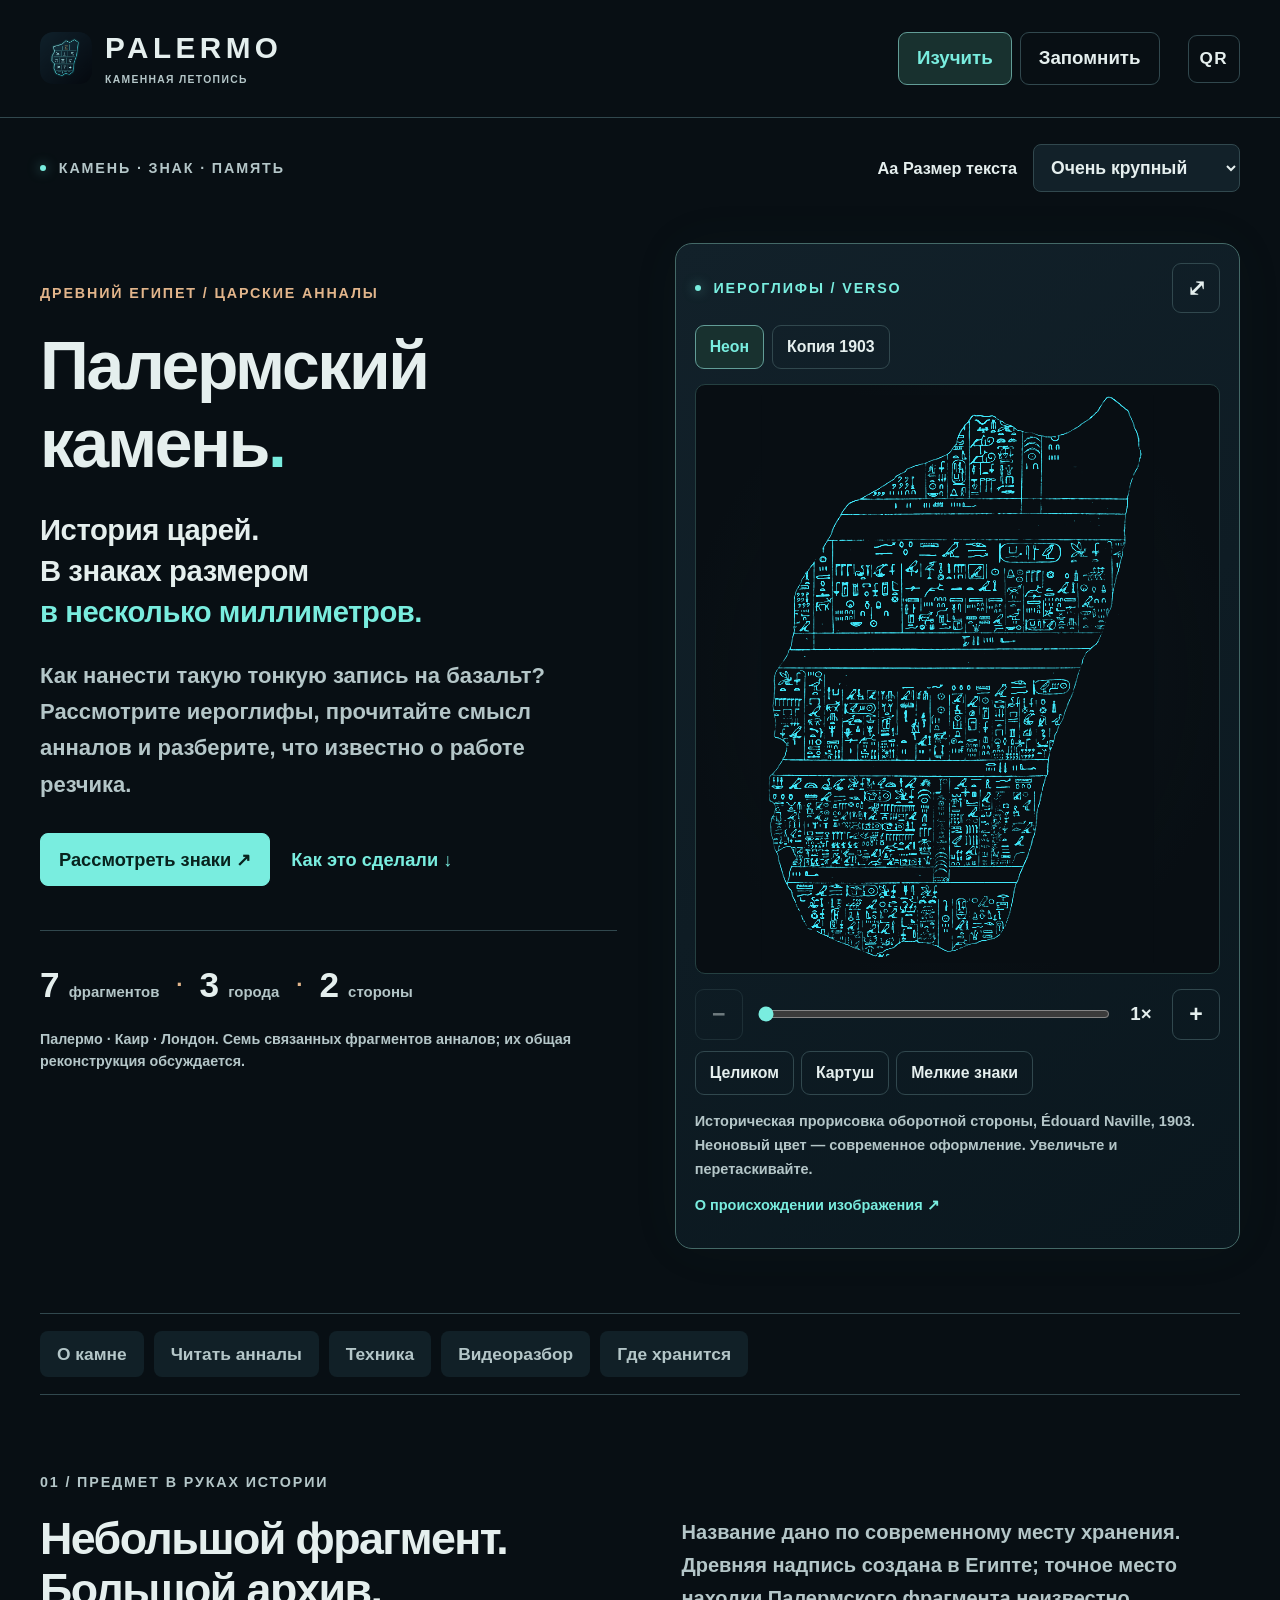
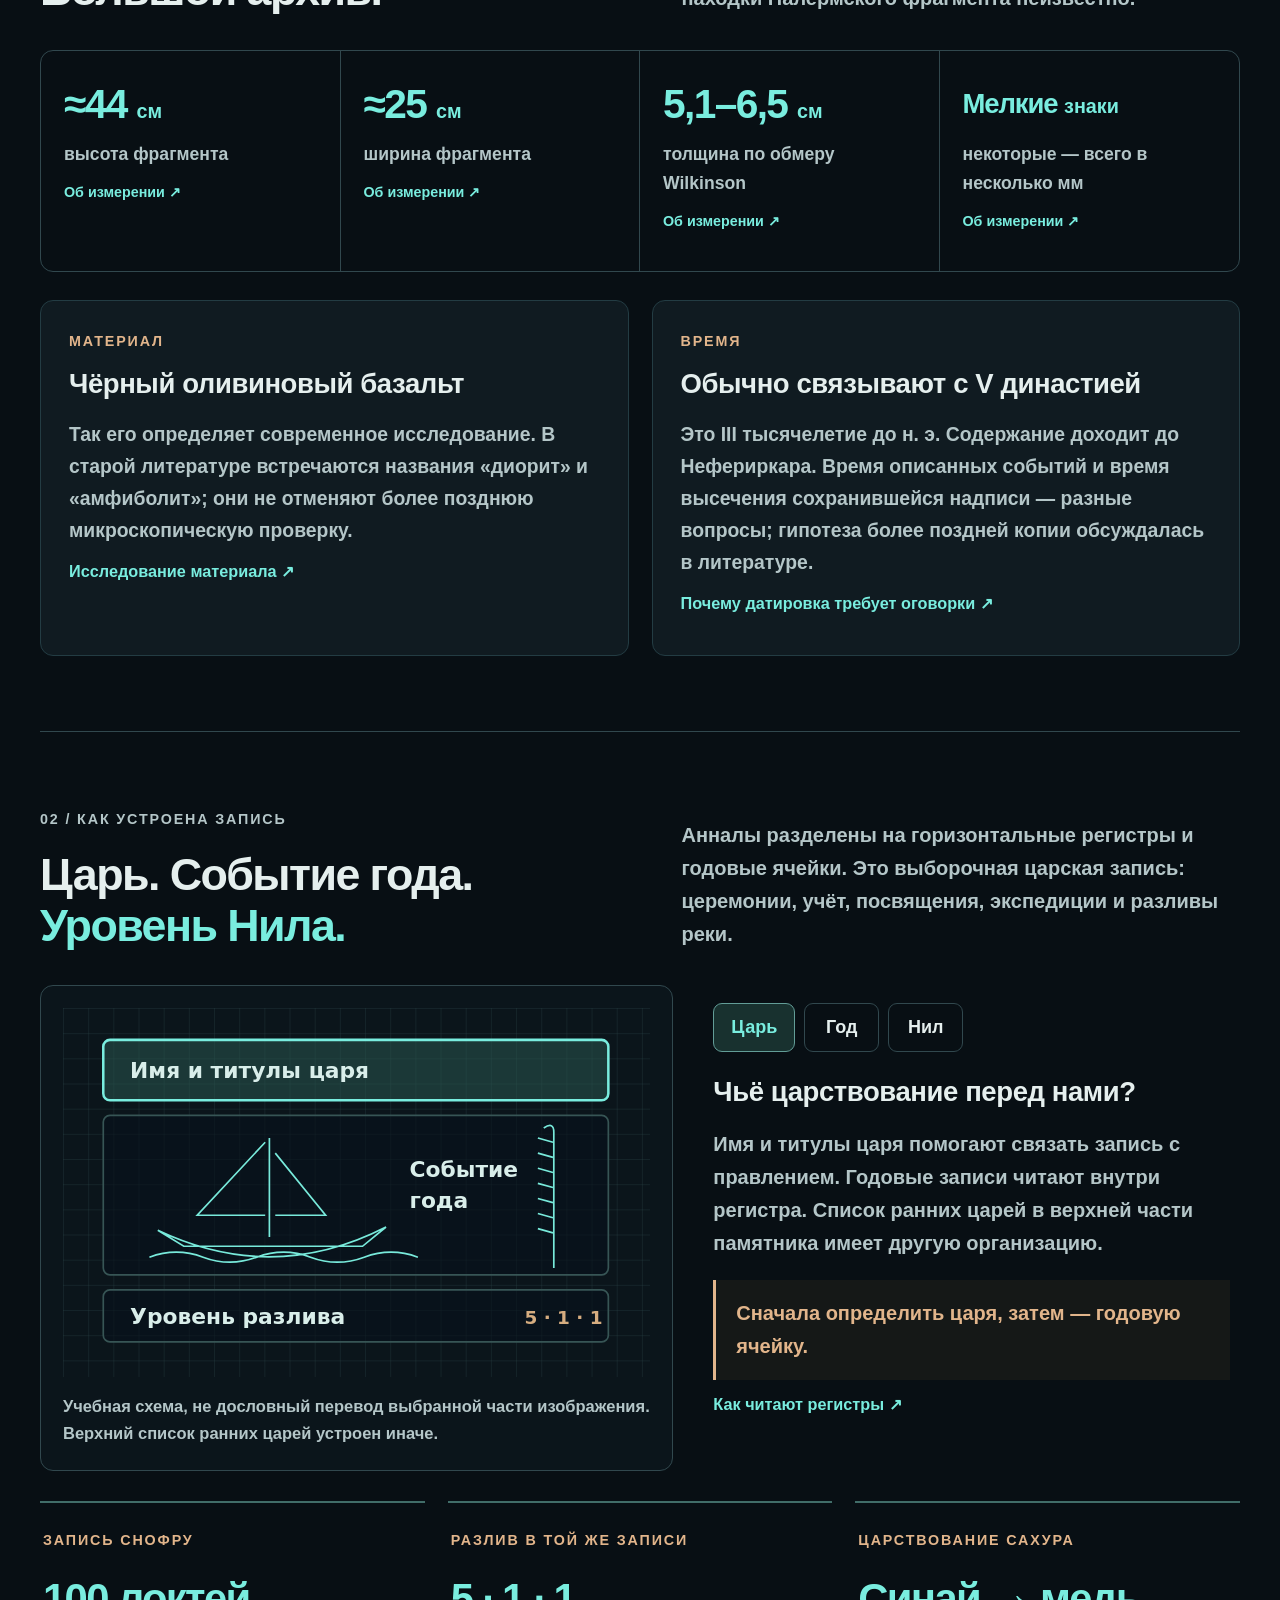
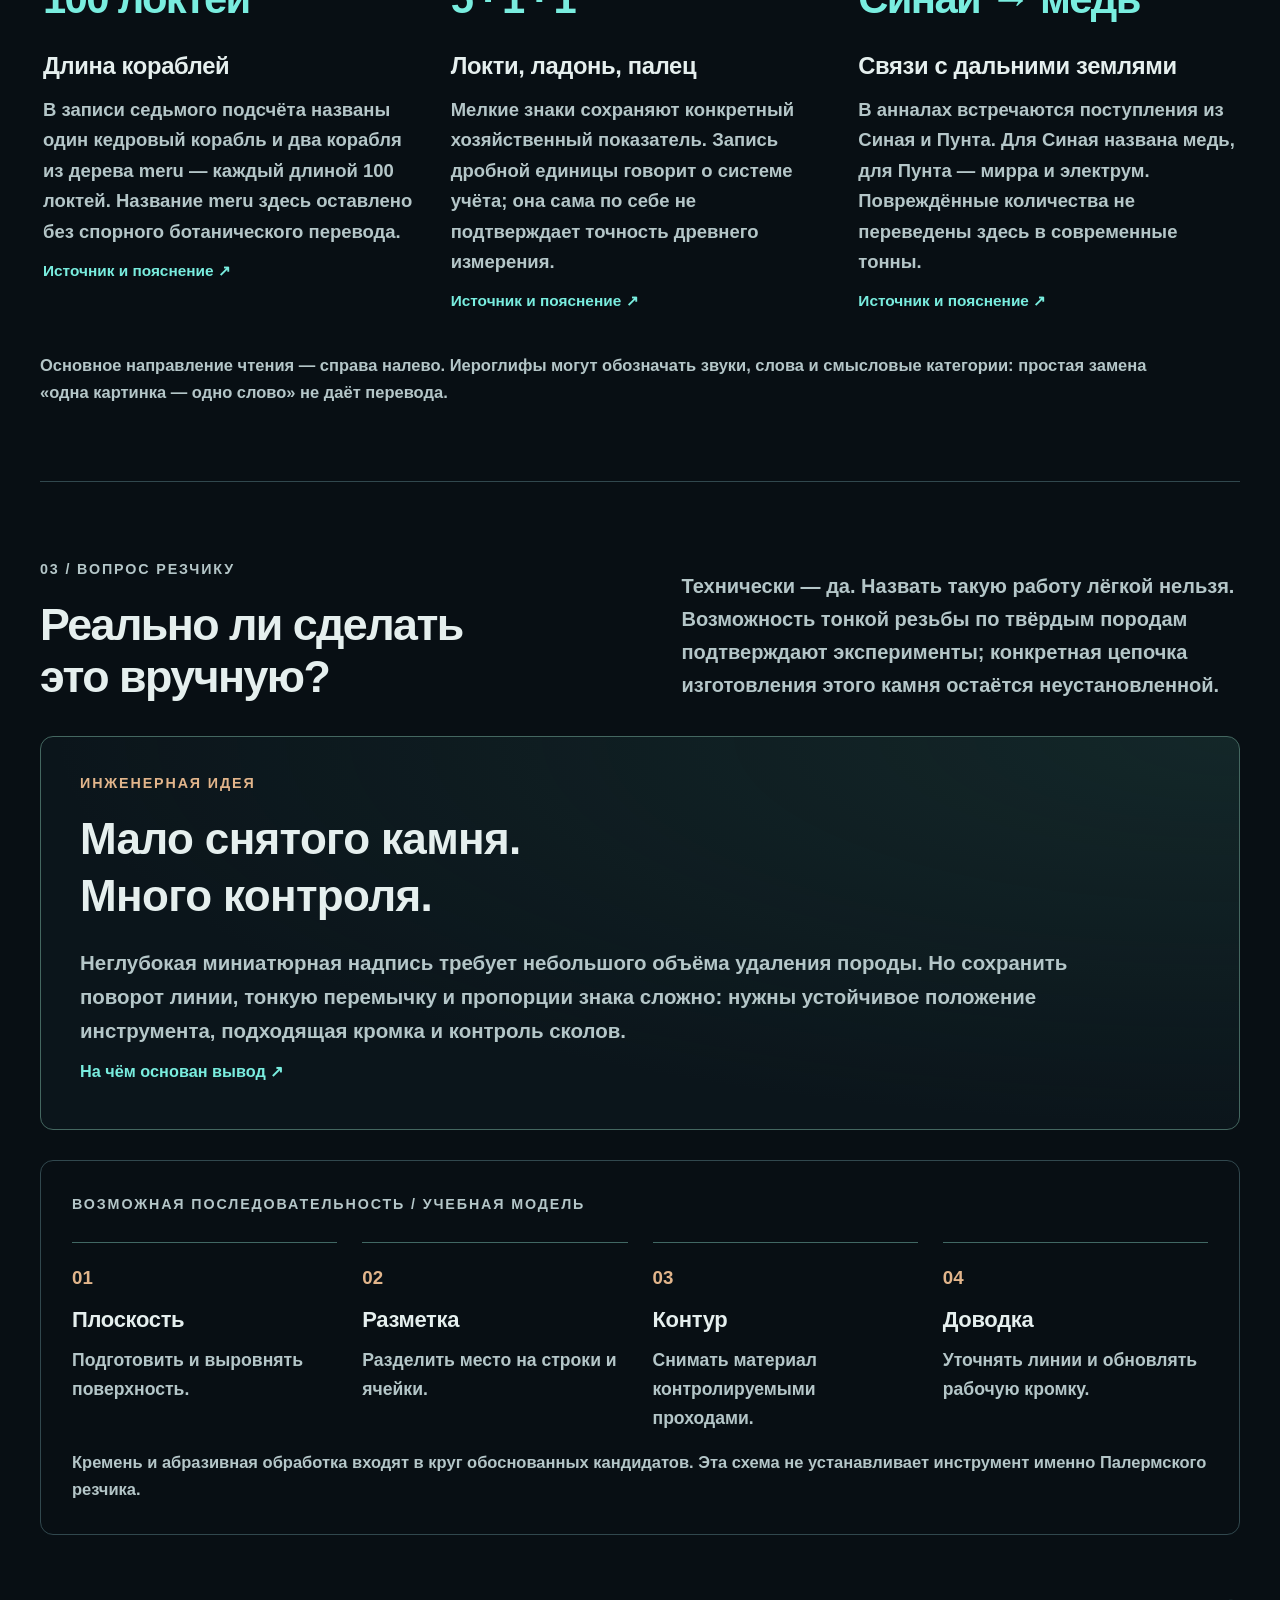
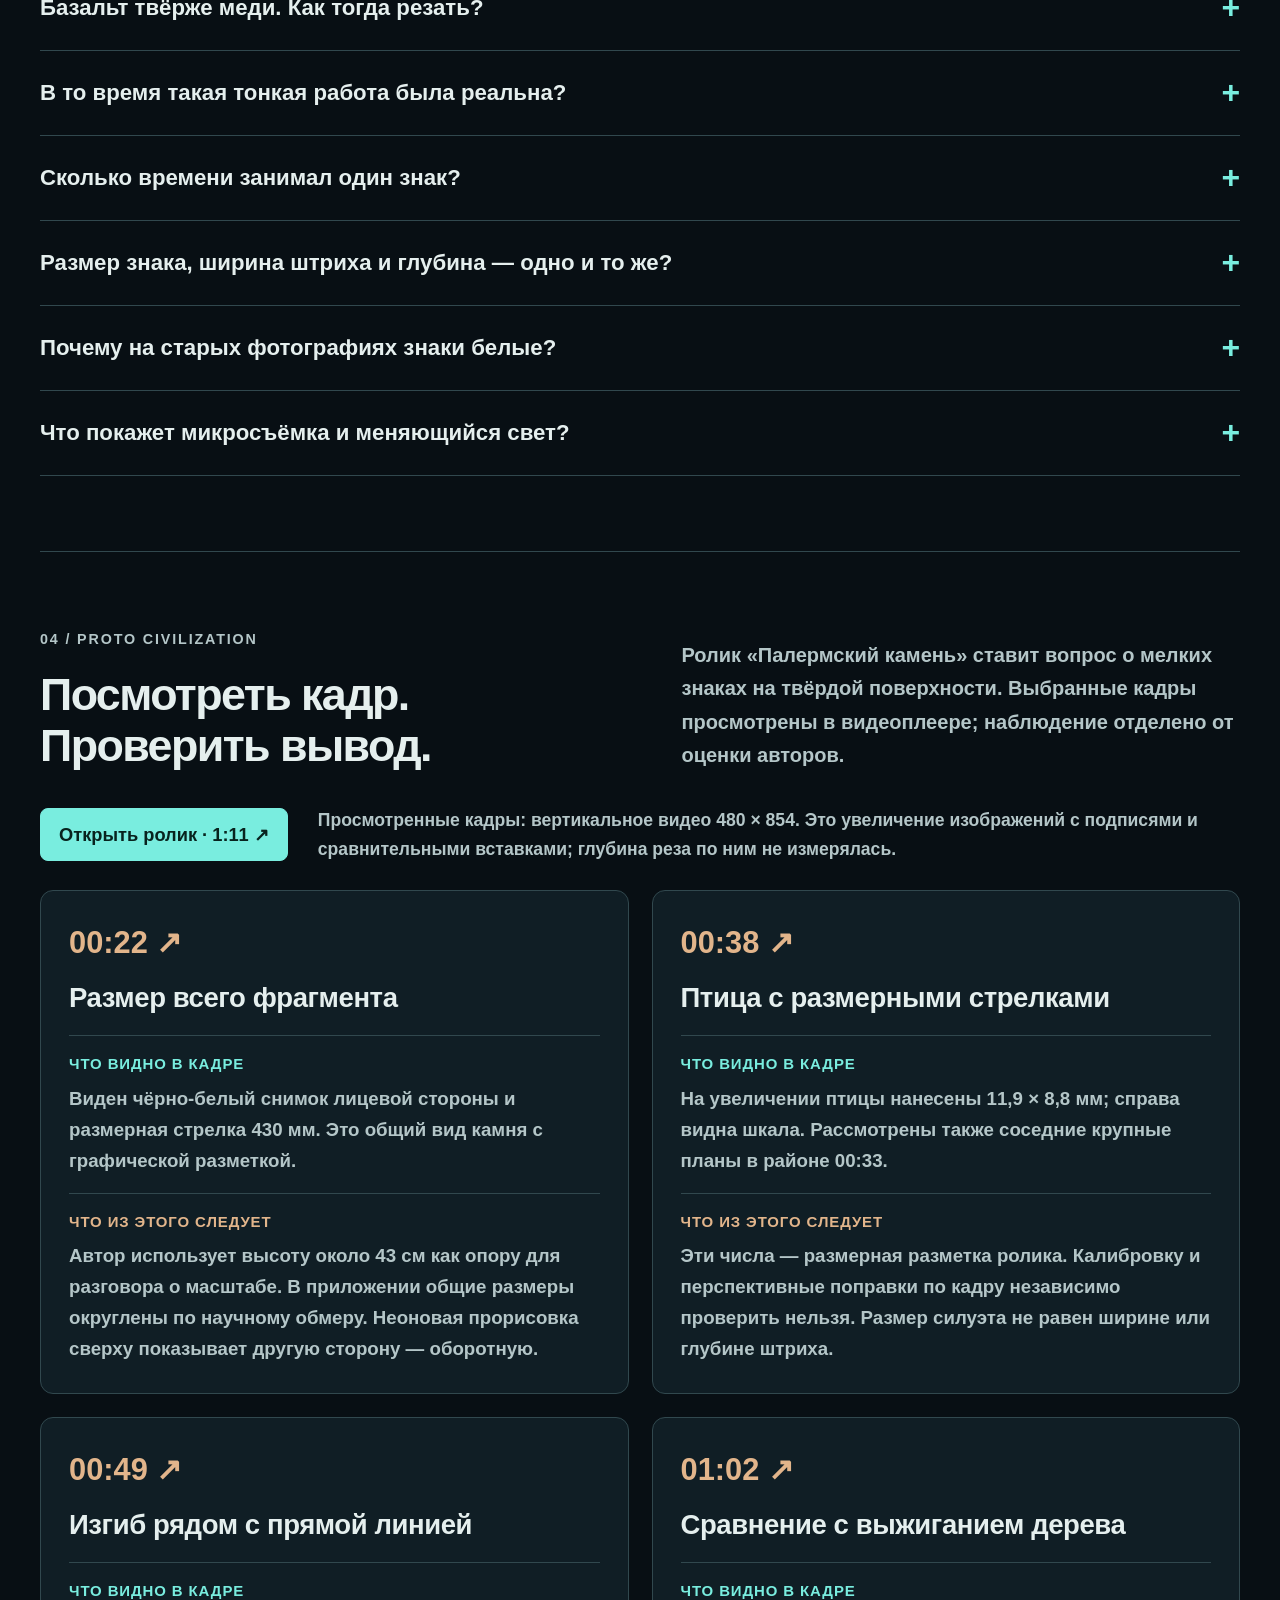
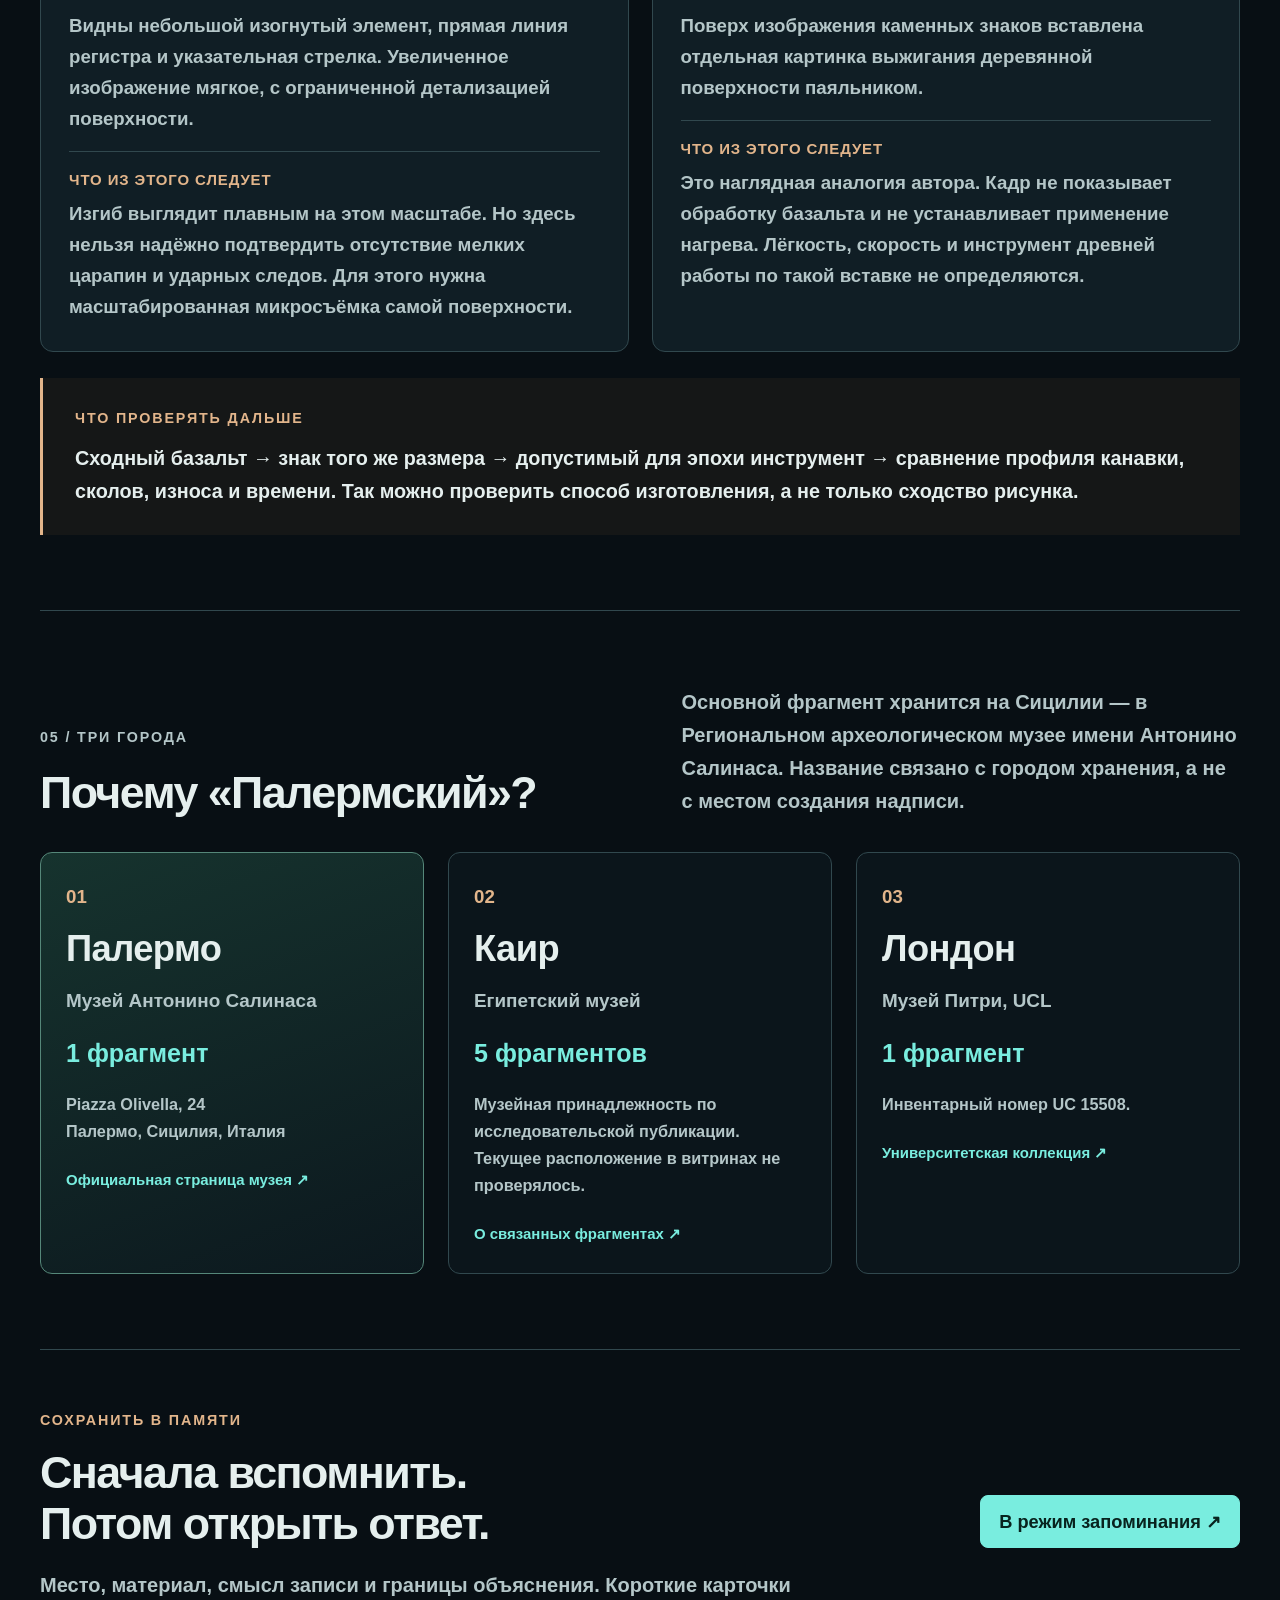
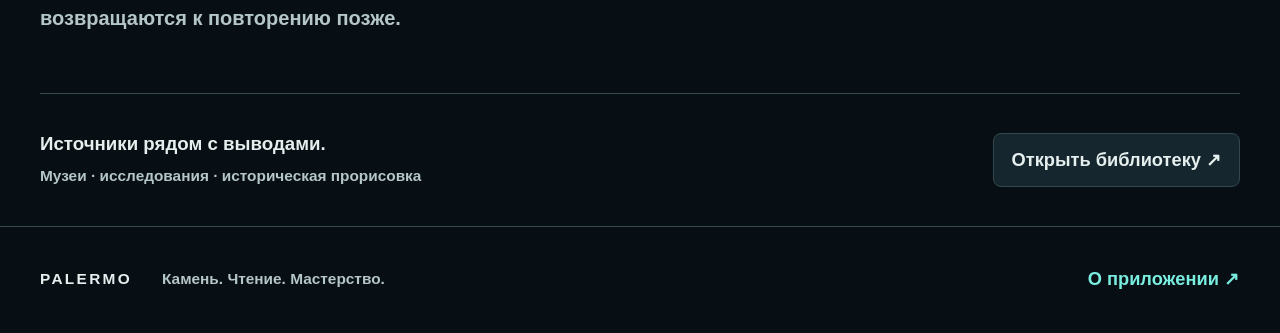
